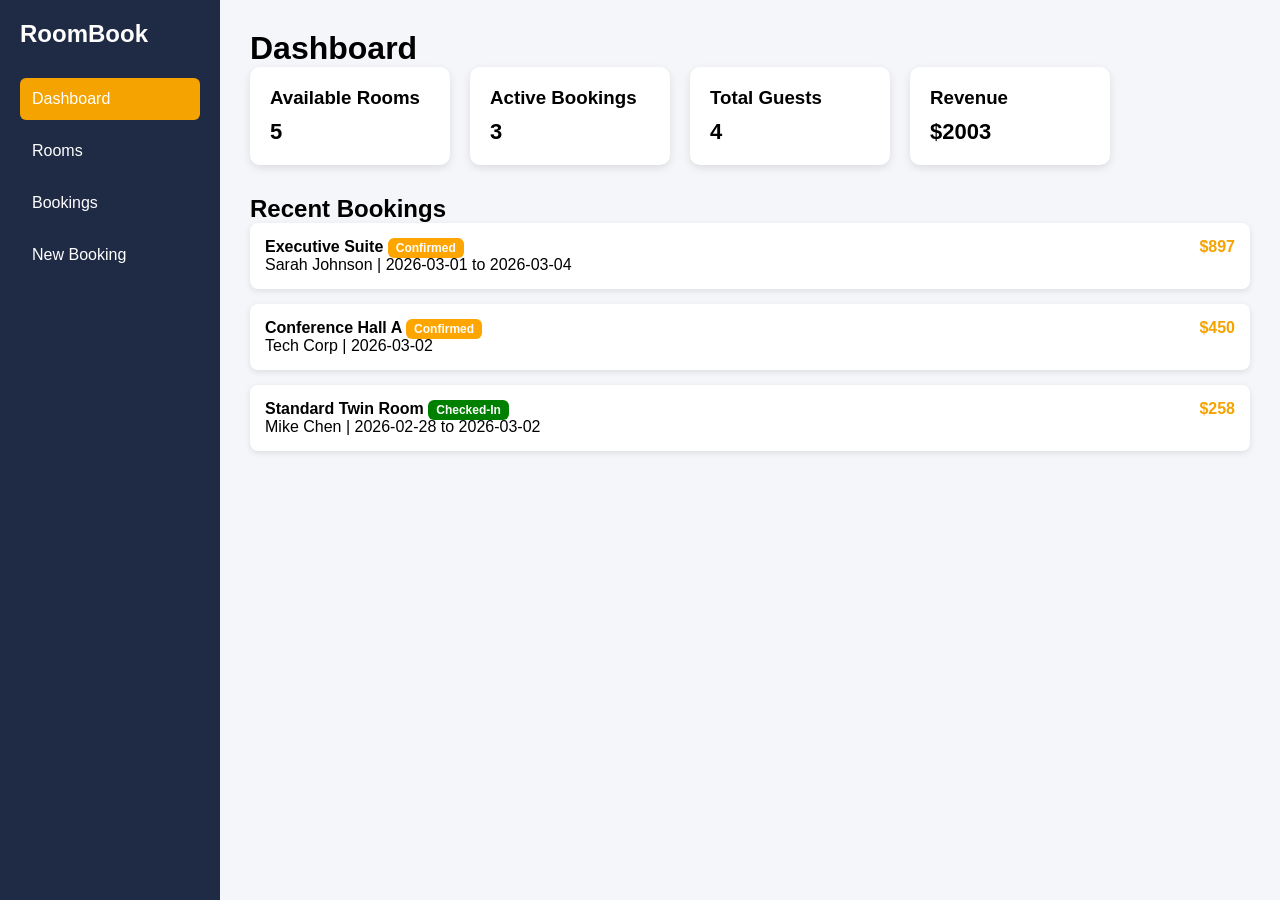
==== index.html @ e7a430cc "room" ====
<!DOCTYPE html>
<html lang="en">

<head>
    <meta charset="UTF-8">
    <title>RoomBook Dashboard</title>
    <link rel="stylesheet" href="style.css">
</head>

<body>

    <div class="container">

        <!-- Sidebar -->
        <div class="sidebar">
            <h2>RoomBook</h2>
            <ul>
                <li class="active">Dashboard</li>
                <li>Rooms</li>
                <li>Bookings</li>
                <li>New Booking</li>
            </ul>
        </div>

        <!-- Main Content -->
        <div class="main">

            <h1>Dashboard</h1>

            <!-- Cards -->
            <div class="cards">
                <div class="card">
                    <h3>Available Rooms</h3>
                    <p id="rooms">5</p>
                </div>

                <div class="card">
                    <h3>Active Bookings</h3>
                    <p id="bookings">3</p>
                </div>

                <div class="card">
                    <h3>Total Guests</h3>
                    <p id="guests">4</p>
                </div>

                <div class="card">
                    <h3>Revenue</h3>
                    <p>$2003</p>
                </div>
            </div>

            <!-- Recent Bookings -->
            <h2>Recent Bookings</h2>

            <div class="booking">
                <h4>Executive Suite <span class="confirmed">Confirmed</span></h4>
                <p>Sarah Johnson | 2026-03-01 to 2026-03-04</p>
                <span class="price">$897</span>
            </div>

            <div class="booking">
                <h4>Conference Hall A <span class="confirmed">Confirmed</span></h4>
                <p>Tech Corp | 2026-03-02</p>
                <span class="price">$450</span>
            </div>

            <div class="booking">
                <h4>Standard Twin Room <span class="checked">Checked-In</span></h4>
                <p>Mike Chen | 2026-02-28 to 2026-03-02</p>
                <span class="price">$258</span>
            </div>

        </div>

    </div>

    <script src="script.js"></script>
</body>

</html>
---- style.css ----
* {
    margin: 0;
    padding: 0;
    box-sizing: border-box;
    font-family: Arial, sans-serif;
}

body {
    background-color: #f5f6fa;
}

.container {
    display: flex;
}

/* Sidebar */
.sidebar {
    width: 220px;
    background-color: #1f2a44;
    color: white;
    min-height: 100vh;
    padding: 20px;
}

.sidebar h2 {
    margin-bottom: 30px;
}

.sidebar ul {
    list-style: none;
}

.sidebar li {
    padding: 12px;
    margin-bottom: 10px;
    cursor: pointer;
    border-radius: 6px;
}

.sidebar li:hover,
.sidebar .active {
    background-color: #f4a300;
}

/* Main */
.main {
    flex: 1;
    padding: 30px;
}

.cards {
    display: flex;
    gap: 20px;
    margin-bottom: 30px;
}

.card {
    background: white;
    padding: 20px;
    width: 200px;
    border-radius: 10px;
    box-shadow: 0 3px 8px rgba(0, 0, 0, 0.1);
}

.card p {
    font-size: 22px;
    font-weight: bold;
    margin-top: 10px;
}

/* Bookings */
.booking {
    background: white;
    padding: 15px;
    margin-bottom: 15px;
    border-radius: 8px;
    box-shadow: 0 2px 6px rgba(0, 0, 0, 0.1);
    position: relative;
}

.price {
    position: absolute;
    right: 15px;
    top: 15px;
    font-weight: bold;
    color: #f4a300;
}

.confirmed {
    background: orange;
    color: white;
    padding: 3px 8px;
    border-radius: 6px;
    font-size: 12px;
}

.checked {
    background: green;
    color: white;
    padding: 3px 8px;
    border-radius: 6px;
    font-size: 12px;
}
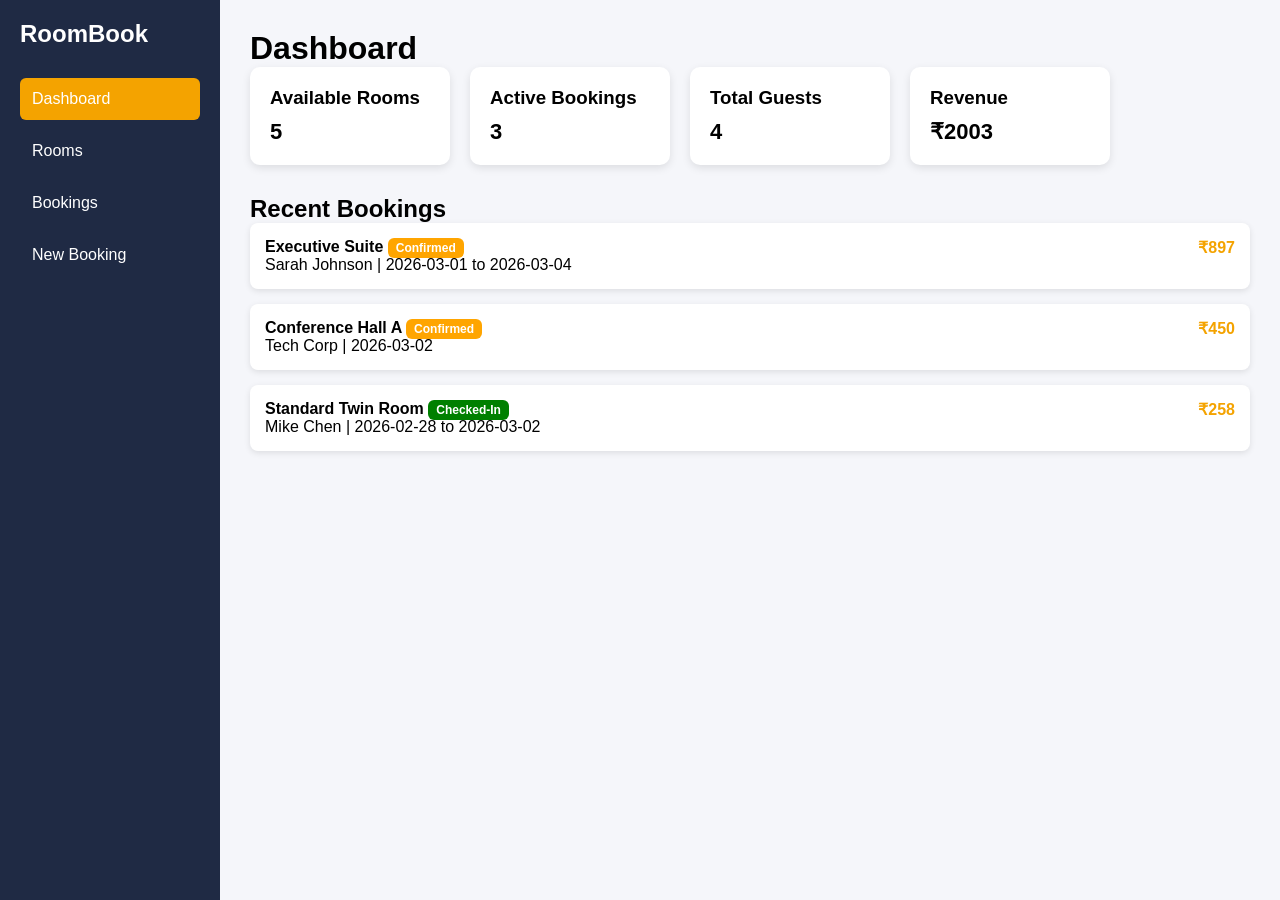
==== commit bbb76c0c: "update" ====
--- a/index.html
+++ b/index.html
@@ -46,7 +46,7 @@
 
                 <div class="card">
                     <h3>Revenue</h3>
-                    <p>$2003</p>
+                    <p>₹2003</p>
                 </div>
             </div>
 
@@ -56,19 +56,19 @@
             <div class="booking">
                 <h4>Executive Suite <span class="confirmed">Confirmed</span></h4>
                 <p>Sarah Johnson | 2026-03-01 to 2026-03-04</p>
-                <span class="price">$897</span>
+                <span class="price">₹897</span>
             </div>
 
             <div class="booking">
                 <h4>Conference Hall A <span class="confirmed">Confirmed</span></h4>
                 <p>Tech Corp | 2026-03-02</p>
-                <span class="price">$450</span>
+                <span class="price">₹450</span>
             </div>
 
             <div class="booking">
                 <h4>Standard Twin Room <span class="checked">Checked-In</span></h4>
                 <p>Mike Chen | 2026-02-28 to 2026-03-02</p>
-                <span class="price">$258</span>
+                <span class="price">₹258</span>
             </div>
 
         </div>
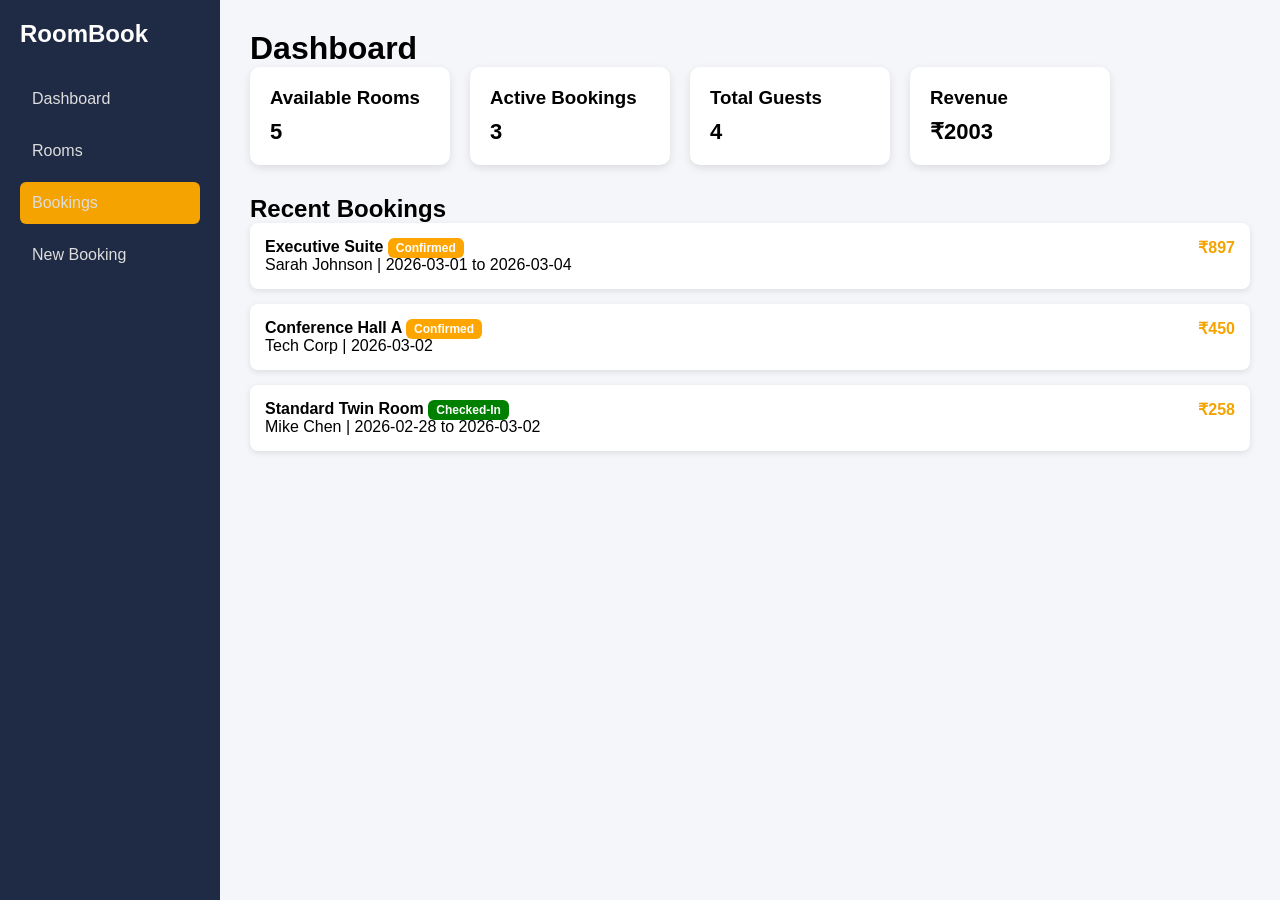
==== commit 900407af: "update" ====
--- a/index.html
+++ b/index.html
@@ -15,10 +15,10 @@
         <div class="sidebar">
             <h2>RoomBook</h2>
             <ul>
-                <li class="active">Dashboard</li>
-                <li>Rooms</li>
-                <li>Bookings</li>
-                <li>New Booking</li>
+                <li><a href="index.html">Dashboard</a></li>
+                <li><a href="room.html">Rooms</a></li>
+                <li class="active"><a href="book.html">Bookings</a></li>
+                <li><a href="newadd.html">New Booking</a></li>
             </ul>
         </div>
 
--- a/style.css
+++ b/style.css
@@ -36,7 +36,12 @@
     cursor: pointer;
     border-radius: 6px;
 }
-
+.sidebar a:hover,
+a {
+    color: #dddddd;
+    text-decoration: none;
+    /* light white on hover */
+}
 .sidebar li:hover,
 .sidebar .active {
     background-color: #f4a300;
